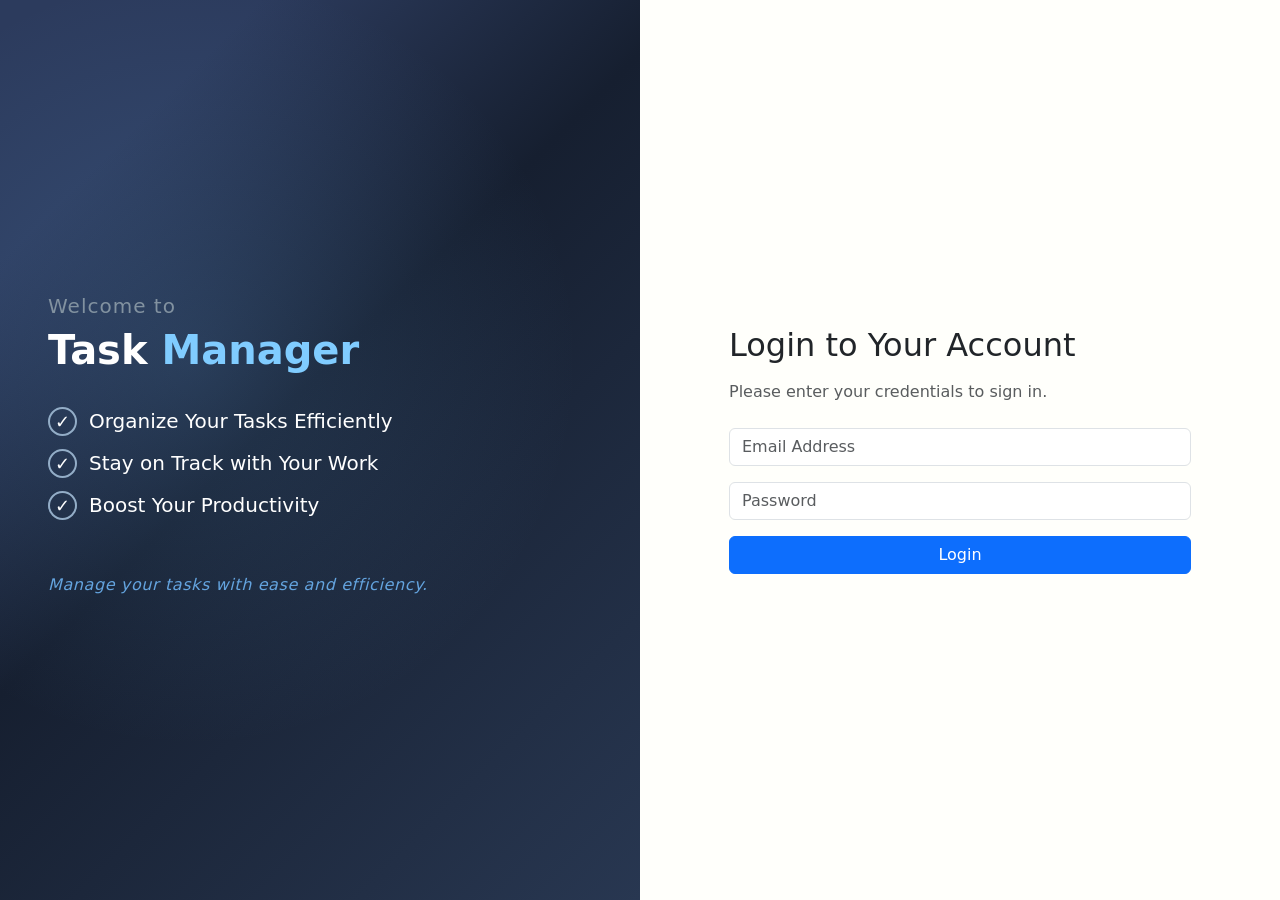
==== index.html @ 8a63d348 "task manager first push" ====
<!DOCTYPE html>
<html lang="en">
<head>
  <meta charset="UTF-8" />
  <title>Task Manager Login</title>

  <!-- Bootstrap -->
  <link
    href="https://cdn.jsdelivr.net/npm/bootstrap@5.3.2/dist/css/bootstrap.min.css"
    rel="stylesheet"
  />

  <!-- CSS -->
  <link rel="stylesheet" href="styles.css" />
</head>

<body>
  <div id="main-page" class="container-fluid min-vh-100">
    <div class="row min-vh-100">

      <!-- LEFT SECTION -->
      <div
        id="intro"
        class="col-md-6 d-flex flex-column justify-content-center px-5"
      >
        <h5 id="welcome">Welcome to</h5>

        <h1 class="fw-bold">
          Task <span class="highlight">Manager</span>
        </h1>

        <ul class="tick-list mt-4">
          <li>Organize Your Tasks Efficiently</li>
          <li>Stay on Track with Your Work</li>
          <li>Boost Your Productivity</li>
        </ul>

        <h6 class="Flow mt-4">
          Manage your tasks with ease and efficiency.
        </h6>
      </div>

      <!-- RIGHT SECTION -->
      <div
        id="login_section"
        class="col-md-6 d-flex align-items-center justify-content-center"
      >
        <div class="w-75">
          <h2 class="mb-3">Login to Your Account</h2>
          <p class="text-muted mb-4">
            Please enter your credentials to sign in.
          </p>

          <input
            type="email"
            class="form-control mb-3"
            placeholder="Email Address"
          />

          <input
            type="password"
            class="form-control mb-3"
            placeholder="Password"
          />

          <button class="btn btn-primary w-100">Login</button>
        </div>
      </div>

    </div>
  </div>
</body>
</html>
---- styles.css ----
#main-page {
  background-color: #161f30;
}

#login_section {
  background-color: rgb(255, 255, 251);
}

/* Welcome text */
#welcome {
  color: #8292a0;
  font-weight: 500;
  letter-spacing: 1px;
}

/* Highlight text */
.highlight {
  color: rgb(128, 204, 255);
}

/* LEFT PANEL BACKGROUND */
#intro {
  background:
    radial-gradient(
      circle at 30% 40%,
      rgba(100, 164, 223, 0.18),
      transparent 55%
    ),
    linear-gradient(
      135deg,
      #2c3b5d 17%,
      #161f30 45%,
      #283751 100%
    );

  color: #ffffff;
  overflow: hidden;
  padding-top: 80px;
  padding-bottom: 80px;
}

/* Optional lighter heading */
h5.weight {
  font-weight: 400;
}

/* Footer text */
h6.Flow {
  font-style: italic;
  font-weight: 300;
  letter-spacing: 0.6px;
  line-height: 1.6;
  color: #64a4df;
}

/* Tick list */
.tick-list {
  list-style: none;
  padding-left: 0;
}

.tick-list li {
  display: flex;
  align-items: center;
  color: white;
  font-size: 20px;
  margin-bottom: 12px;
}

.tick-list li::before {
  content: "✓";
  display: flex;
  align-items: center;
  justify-content: center;
  width: 29px;
  height: 29px;
  border-radius: 50%;
  border: 2px solid #93adc7;
  margin-right: 12px;
  font-weight: bold;
  font-size: 18px;
}
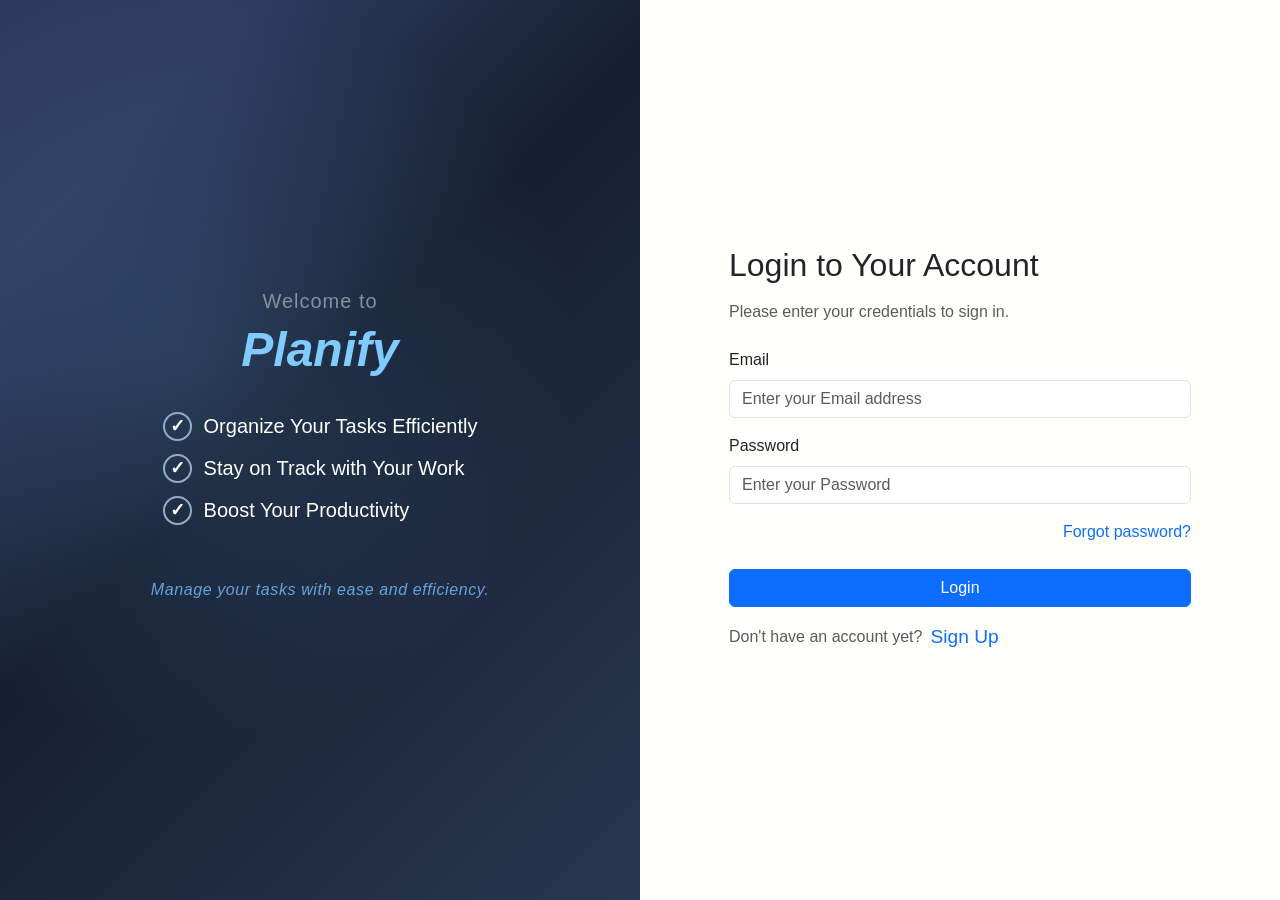
==== commit 108094b3: "Complete task manager project" ====
--- a/index.html
+++ b/index.html
@@ -1,73 +1,86 @@
 <!DOCTYPE html>
 <html lang="en">
 <head>
-  <meta charset="UTF-8" />
-  <title>Task Manager Login</title>
+    <meta charset="UTF-8" />
+    <title>Task Manager Login</title>
 
-  <!-- Bootstrap -->
-  <link
-    href="https://cdn.jsdelivr.net/npm/bootstrap@5.3.2/dist/css/bootstrap.min.css"
-    rel="stylesheet"
-  />
-
-  <!-- CSS -->
-  <link rel="stylesheet" href="styles.css" />
+    <!-- Bootstrap -->
+    <link href="https://cdn.jsdelivr.net/npm/bootstrap@5.3.2/dist/css/bootstrap.min.css" rel="stylesheet"/>
+    
+    <!-- CSS -->
+    <link rel="stylesheet" href="styles.css" />
 </head>
 
 <body>
-  <div id="main-page" class="container-fluid min-vh-100">
-    <div class="row min-vh-100">
+    <div id="main-page" class="container-fluid min-vh-100">
+        <div class="row min-vh-100">
 
-      <!-- LEFT SECTION -->
-      <div
-        id="intro"
-        class="col-md-6 d-flex flex-column justify-content-center px-5"
-      >
-        <h5 id="welcome">Welcome to</h5>
+            <!-- LEFT SECTION -->
+            <div id="intro" class="col-md-6 col-sm-12 d-flex flex-column justify-content-center px-5">
+                <h5 id="welcome">Welcome to</h5>
 
-        <h1 class="fw-bold">
-          Task <span class="highlight">Manager</span>
-        </h1>
+                <h1 class="fw-bold">
+                    <span class="highlight">Planify</span>
+                </h1>
 
-        <ul class="tick-list mt-4">
-          <li>Organize Your Tasks Efficiently</li>
-          <li>Stay on Track with Your Work</li>
-          <li>Boost Your Productivity</li>
-        </ul>
+                <ul class="tick-list mt-4">
+                    <li>Organize Your Tasks Efficiently</li>
+                    <li>Stay on Track with Your Work</li>
+                    <li>Boost Your Productivity</li>
+                </ul>
 
-        <h6 class="Flow mt-4">
-          Manage your tasks with ease and efficiency.
-        </h6>
-      </div>
+                <h6 class="Flow mt-4">
+                    Manage your tasks with ease and efficiency.
+                </h6>
+            </div>
 
-      <!-- RIGHT SECTION -->
-      <div
-        id="login_section"
-        class="col-md-6 d-flex align-items-center justify-content-center"
-      >
-        <div class="w-75">
-          <h2 class="mb-3">Login to Your Account</h2>
-          <p class="text-muted mb-4">
-            Please enter your credentials to sign in.
-          </p>
+            <!-- RIGHT SECTION -->
+            <div id="login_section" class="col-md-6 d-flex align-items-center justify-content-center">
+                <div class="w-75">
+                    <h2 class="mb-3">Login to Your Account</h2>
+                    <p class="text-muted mb-4">Please enter your credentials to sign in.</p>
 
-          <input
-            type="email"
-            class="form-control mb-3"
-            placeholder="Email Address"
-          />
+                    <form>
+                        <!-- Email -->
+                        <div class="mb-3">
+                            <label for="email-input" class="form-label">Email</label>
+                            <input type="email" id="email-input" class="form-control mb-3"
+                                placeholder="Enter your Email address" required>
+                            <p id="email-error" class="error"></p>
+                        </div>
 
-          <input
-            type="password"
-            class="form-control mb-3"
-            placeholder="Password"
-          />
+                        <!-- Password -->
+                        <div class="mb-3">
+                            <label for="password-input" class="form-label">Password</label>
+                            <input type="password" id="password-input" class="form-control mb-3"
+                                placeholder="Enter your Password" minlength="6" required>
+                            <p id="password-error" class="error"></p>
+                        </div>
 
-          <button class="btn btn-primary w-100">Login</button>
+                        <!-- Forgot Password -->
+                        <a href="forgot.html" id="forgot_password">Forgot password?</a>
+
+                        <!-- Login Button -->
+                        <button id="login-button" class="btn btn-primary w-100 mt-3" type="submit">
+                            Login
+                        </button>
+
+                        <!-- Sign Up Link -->
+                        <div class="d-flex mt-3">
+                            <h6 class="text-muted mt-1 fw-normal me-2">
+                                Don't have an account yet?
+                            </h6>
+                            <a href="signup.html" id="signup1">Sign Up</a>
+                        </div>
+                    </form>
+
+                </div>
+            </div>
+
         </div>
-      </div>
+    </div>
 
-    </div>
-  </div>
+    <script src="script.js"></script>
+    
 </body>
 </html>
--- a/styles.css
+++ b/styles.css
@@ -16,7 +16,11 @@
 /* Highlight text */
 .highlight {
   color: rgb(128, 204, 255);
+  font-style: italic;
+  font-size: larger;
+  
 }
+
 
 /* LEFT PANEL BACKGROUND */
 #intro {
@@ -37,6 +41,10 @@
   overflow: hidden;
   padding-top: 80px;
   padding-bottom: 80px;
+   justify-content: center;
+   align-items: center;
+
+  
 }
 
 /* Optional lighter heading */
@@ -80,3 +88,53 @@
   font-weight: bold;
   font-size: 18px;
 }
+
+#forgot_password{
+  float: right;
+  text-decoration: none;
+  margin-bottom: 2%;
+}
+
+#signup1{
+  text-decoration: none;
+ font-size: larger;
+ font-style: open sans;
+}
+
+.error{
+  color: rgb(225, 39, 39);
+  
+}
+
+.inputs{
+  padding: 10px;
+}
+
+#main-heading{
+  opacity: 0;
+  animation: fadeIn 2s forwards;
+ 
+}
+
+@keyframes fadeIn {
+  to {
+    opacity: 1;
+  }
+}
+
+body {
+  font-family: 'Poppins', sans-serif;
+  background: #f4f6fb;
+}
+
+.task-item {
+  background: #f9fafc;
+  border-radius: 10px;
+  padding: 15px;
+  margin-bottom: 10px;
+}
+
+.completed {
+  text-decoration: line-through;
+  opacity: 0.6;
+}
